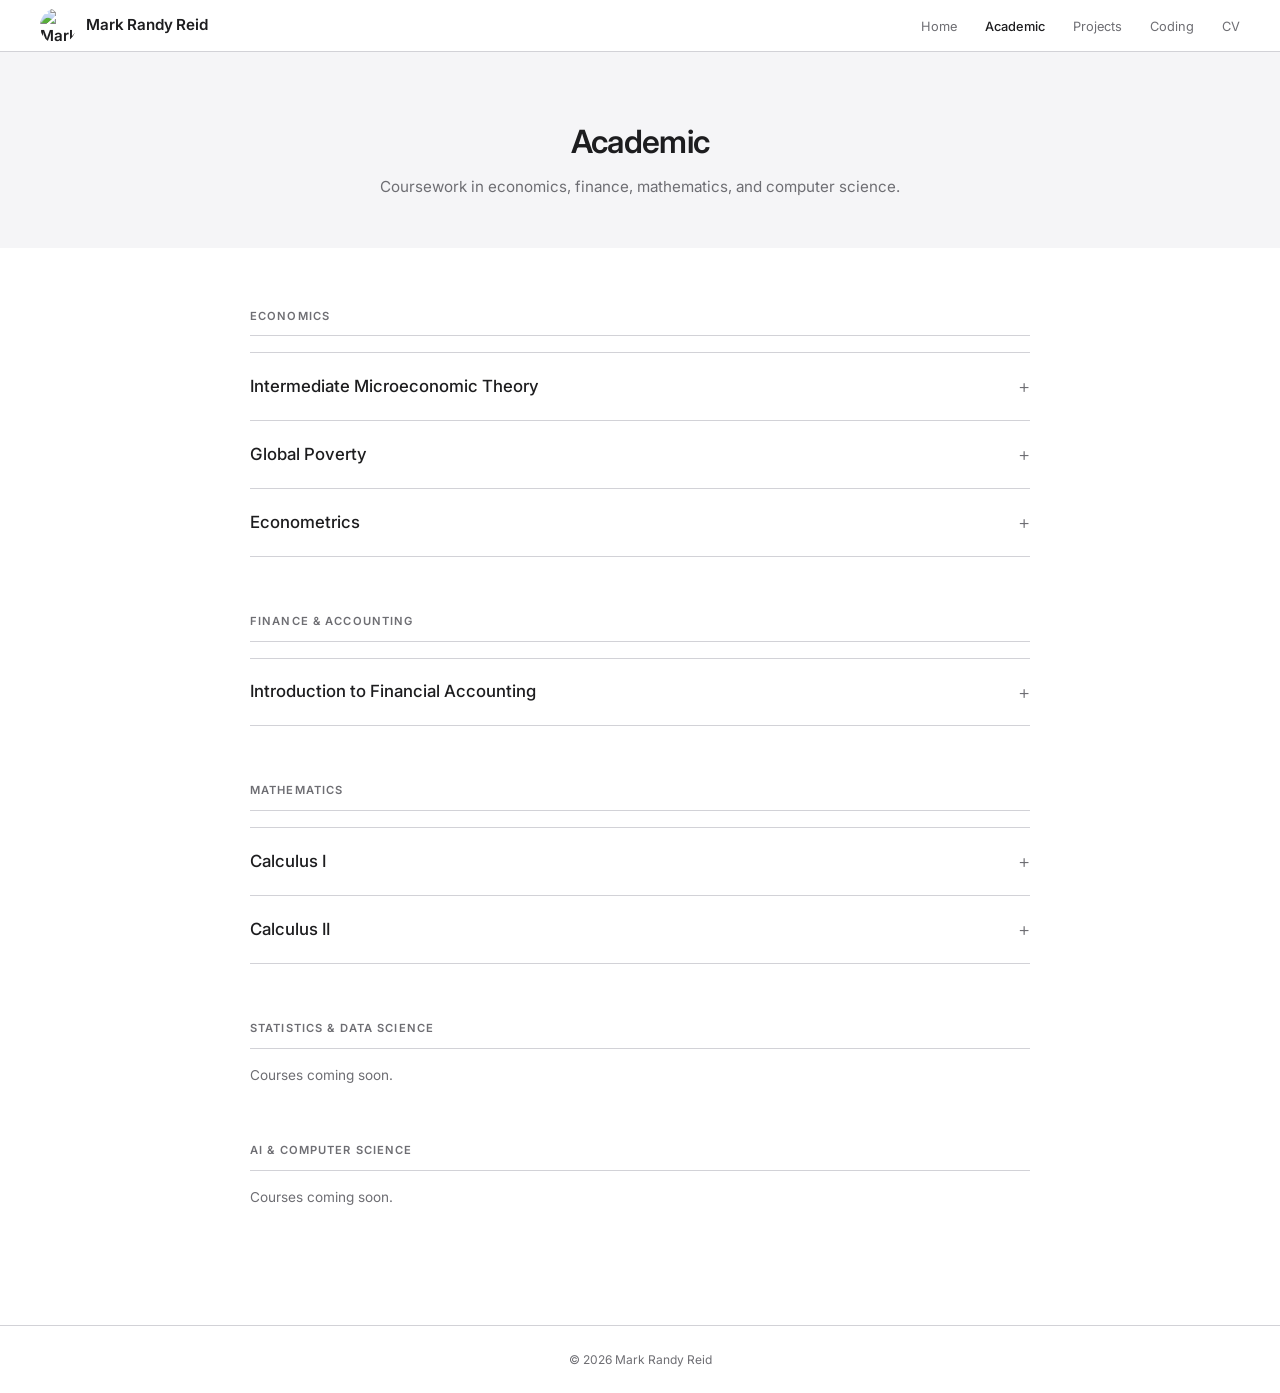
==== academic.html @ cf34848d "Add Taking Risk link to Microeconomics assignments Co-Authored-By: Claude Sonnet 5 <noreply@anthropi" ====
<!DOCTYPE html>
<html lang="en">
<head>
  <meta charset="UTF-8" />
  <meta name="viewport" content="width=device-width, initial-scale=1.0" />
  <title>Academic — Mark Randy Reid</title>
  <meta name="description" content="Mark Randy Reid — student and software engineer working across finance, technology, and media & entertainment." />
  <meta property="og:title" content="Academic — Mark Randy Reid" />
  <meta property="og:description" content="Student and software engineer working across finance, technology, and media & entertainment. Based in London." />
  <meta property="og:image" content="https://github.com/markrandyreid.png" />
  <meta property="og:url" content="https://markrandyreid.com/academic.html" />
  <meta property="og:type" content="website" />
  <link rel="icon" href="https://github.com/markrandyreid.png" type="image/png" />
  <link rel="stylesheet" href="css/style.css" />
</head>
<body>

  <nav>
    <a href="index.html" class="logo"><img src="https://github.com/markrandyreid.png" alt="Mark Randy Reid" />Mark Randy Reid</a>
    <button class="nav-toggle" aria-label="Toggle menu" onclick="document.querySelector('nav ul').classList.toggle('open')">&#9776;</button>
    <ul>
      <li><a href="index.html">Home</a></li>
      <li><a href="academic.html" class="active">Academic</a></li>
      <li><a href="projects.html">Projects</a></li>
      <li><a href="coding.html">Coding</a></li>
      <li><a href="resume.html">CV</a></li>
    </ul>
  </nav>

  <div class="page-header">
    <div class="page-header-inner">
      <h1>Academic</h1>
      <p>Coursework in economics, finance, mathematics, and computer science.</p>
    </div>
  </div>

  <main>

    <section id="economics">
      <h2>Economics</h2>

      <details>
        <summary>Intermediate Microeconomic Theory</summary>
        <div class="details-body">
          <p class="course-desc">Calculus-based microeconomics using constrained optimization to model consumer and producer behavior across market structures.</p>
          <div class="course-tabs">
            <button class="active" onclick="switchTab(this, 'micro-notes')">Notes</button>
            <button onclick="switchTab(this, 'micro-assignments')">Assignments</button>
          </div>
          <div id="micro-notes" class="tab-panel active"><a href="https://markrandyreid.github.io/academic/assignments/marketpower.pdf" target="_blank">Market Power</a><br/>
            <a href="https://markrandyreid.github.io/academic/assignments/lecture5.econ321.pdf" target="_blank">Lecture 5</a><br/>
            <a href="https://markrandyreid.github.io/academic/assignments/lecture7.econ321.pdf" target="_blank">Lecture 7</a><br/>
            <a href="https://markrandyreid.github.io/academic/assignments/lecture8.econ321.pdf" target="_blank">Lecture 8</a></div>
          <div id="micro-assignments" class="tab-panel">
            <a href="https://markrandyreid.github.io/academic/assignments/neoclassical_vs_new_institutional_economics.pdf" target="_blank">Discussion: Positive and Normative Theories</a><br/>
            <a href="https://markrandyreid.github.io/academic/assignments/hw1.econ321.pdf" target="_blank">Homework One</a><br/>
            <a href="https://markrandyreid.github.io/academic/assignments/marketpower.pdf" target="_blank">Market Power and Pricing Strategies</a><br/>
            <a href="https://markrandyreid.github.io/academic/assignments/hw3.econ321.pdf" target="_blank">Homework Three</a><br/>
            <a href="https://markrandyreid.github.io/academic/assignments/hw4.econ321.pdf" target="_blank">Homework Four</a><br/>
            <a href="https://markrandyreid.github.io/academic/assignments/hw5.econ321.pdf" target="_blank">Homework Five</a><br/>
            <a href="https://markrandyreid.github.io/academic/assignments/hw7.econ321.pdf" target="_blank">Homework Seven</a><br/>
            <a href="https://markrandyreid.github.io/academic/assignments/hw8.econ321.pdf" target="_blank">Homework Eight</a><br/>
            <a href="https://markrandyreid.github.io/academic/assignments/perfect_competition_paper.pdf" target="_blank">Perfect Competition Paper</a><br/>
            <a href="https://markrandyreid.github.io/academic/assignments/taking_risk.pdf" target="_blank">Taking Risk</a>
          </div>
        </div>
      </details>

      <details>
        <summary>Global Poverty</summary>
        <div class="details-body">
          <p class="course-desc">Course examines the root causes, consequences, and potential solutions to poverty around the world. Through interdisciplinary approaches, students examine economic, political, social, and environmental factors that contribute to global inequality. The course includes case studies, policy analysis, and ethical debates to foster a deeper understanding of poverty's complex dynamics.</p>
          <div class="course-tabs">
            <button class="active" onclick="switchTab(this, 'poverty-notes')">Notes</button>
            <button onclick="switchTab(this, 'poverty-assignments')">Assignments</button>
          </div>
          <div id="poverty-notes" class="tab-panel active">—</div>
          <div id="poverty-assignments" class="tab-panel">—</div>
        </div>
      </details>

      <details>
        <summary>Econometrics</summary>
        <div class="details-body">
          <p class="course-desc">Course introduces students to the tools used in practice by economists for the analysis of economic data. Students will learn to apply statistical techniques to real-world economic data, enhancing their ability to interpret and conduct empirical research. The course emphasizes understanding and applying econometric methods to analyze economic relationships and test economic theories. Throughout the course, students engage with practical examples and datasets to solidify their understanding of econometric concepts. This hands-on approach prepares students for advanced studies or careers requiring data analysis skills in economics and related fields.</p>
          <div class="course-tabs">
            <button class="active" onclick="switchTab(this, 'econometrics-notes')">Notes</button>
            <button onclick="switchTab(this, 'econometrics-assignments')">Assignments</button>
          </div>
          <div id="econometrics-notes" class="tab-panel active">—</div>
          <div id="econometrics-assignments" class="tab-panel"><a href="https://markrandyreid.github.io/academic/assignments/econometrics.a1.pdf" target="_blank">Assignment One</a></div>
        </div>
      </details>
    </section>

    <section id="finance">
      <h2>Finance &amp; Accounting</h2>

      <details>
        <summary>Introduction to Financial Accounting</summary>
        <div class="details-body">
          <p class="course-desc">Recording, summarizing, and reporting business transactions. Covers financial statements, double-entry bookkeeping, revenue recognition, and inventory management.</p>
          <div class="course-tabs">
            <button class="active" onclick="switchTab(this, 'accounting-notes')">Notes</button>
            <button onclick="switchTab(this, 'accounting-assignments')">Assignments</button>
          </div>
          <div id="accounting-notes" class="tab-panel active">—</div>
          <div id="accounting-assignments" class="tab-panel">—</div>
        </div>
      </details>
    </section>

    <section id="math">
      <h2>Mathematics</h2>

      <details>
        <summary>Calculus I</summary>
        <div class="details-body">
          <p class="course-desc">Limits, derivatives, and integrals of single-variable functions with applications to rates of change and area.</p>
          <div class="course-tabs">
            <button class="active" onclick="switchTab(this, 'calc1-notes')">Notes</button>
            <button onclick="switchTab(this, 'calc1-assignments')">Assignments</button>
          </div>
          <div id="calc1-notes" class="tab-panel active">—</div>
          <div id="calc1-assignments" class="tab-panel">—</div>
        </div>
      </details>

      <details>
        <summary>Calculus II</summary>
        <div class="details-body">
          <p class="course-desc">Techniques of integration, sequences and series, parametric equations, and polar coordinates.</p>
          <div class="course-tabs">
            <button class="active" onclick="switchTab(this, 'calc2-notes')">Notes</button>
            <button onclick="switchTab(this, 'calc2-assignments')">Assignments</button>
          </div>
          <div id="calc2-notes" class="tab-panel active">—</div>
          <div id="calc2-assignments" class="tab-panel">—</div>
        </div>
      </details>
    </section>

    <section id="statistics">
      <h2>Statistics &amp; Data Science</h2>
      <p style="color: var(--mid); font-size: 0.85rem;">Courses coming soon.</p>
    </section>

    <section id="cs">
      <h2>AI &amp; Computer Science</h2>
      <p style="color: var(--mid); font-size: 0.85rem;">Courses coming soon.</p>
    </section>

  </main>

  <footer>
    &copy; 2026 Mark Randy Reid
  </footer>

  <script>
    function switchTab(btn, panelId) {
      const container = btn.closest('.details-body');
      container.querySelectorAll('.course-tabs button').forEach(b => b.classList.remove('active'));
      container.querySelectorAll('.tab-panel').forEach(p => p.classList.remove('active'));
      btn.classList.add('active');
      document.getElementById(panelId).classList.add('active');
    }
  </script>

</body>
</html>
---- css/style.css ----
@import url('https://fonts.googleapis.com/css2?family=Inter:wght@300;400;500;600&display=swap');

:root {
  --blue: #0071e3;
  --blue-hover: #0077ed;
  --dark: #1d1d1f;
  --mid: #6e6e73;
  --light: #f5f5f7;
  --border: #d2d2d7;
  --white: #ffffff;
}

* {
  margin: 0;
  padding: 0;
  box-sizing: border-box;
}

body {
  font-family: -apple-system, BlinkMacSystemFont, 'Inter', 'Segoe UI', sans-serif;
  font-weight: 400;
  color: var(--dark);
  background: var(--white);
  line-height: 1.6;
  -webkit-font-smoothing: antialiased;
}

/* NAV */
nav {
  background: rgba(255,255,255,0.85);
  backdrop-filter: saturate(180%) blur(20px);
  -webkit-backdrop-filter: saturate(180%) blur(20px);
  border-bottom: 1px solid var(--border);
  padding: 0 40px;
  display: flex;
  align-items: center;
  justify-content: space-between;
  height: 52px;
  position: sticky;
  top: 0;
  z-index: 100;
}

nav .logo {
  font-size: 0.95rem;
  font-weight: 600;
  color: var(--dark);
  text-decoration: none;
  letter-spacing: -0.01em;
  display: flex;
  align-items: center;
  gap: 10px;
}

nav .logo img {
  width: 36px;
  height: 36px;
  border-radius: 50%;
  object-fit: cover;
  object-position: center top;
}

nav ul {
  list-style: none;
  display: flex;
  gap: 28px;
}

nav ul li a {
  color: var(--mid);
  text-decoration: none;
  font-size: 0.8rem;
  font-weight: 400;
  transition: color 0.15s;
}

nav ul li a:hover {
  color: var(--dark);
}

nav ul li a.active {
  color: var(--dark);
  font-weight: 500;
}

/* HERO */
.hero {
  background: var(--light);
  padding: 100px 40px;
  text-align: center;
}

.hero h1 {
  font-size: 3rem;
  font-weight: 600;
  letter-spacing: -0.03em;
  color: var(--dark);
  margin-bottom: 16px;
  line-height: 1.1;
}

.hero p {
  font-size: 1.1rem;
  color: var(--mid);
  font-weight: 400;
  max-width: 520px;
  margin: 0 auto 28px;
  line-height: 1.6;
}

.hero-industries {
  font-size: 0.85rem;
  font-weight: 500;
  color: var(--mid);
  letter-spacing: 0.05em;
  margin: -16px auto 24px !important;
}

/* PAGE HEADER */
.page-header {
  background: var(--light);
  padding: 64px 40px 48px;
  text-align: center;
}

.page-header h1 {
  font-size: 2rem;
  font-weight: 600;
  letter-spacing: -0.02em;
  color: var(--dark);
  margin-bottom: 8px;
}

.page-header p {
  color: var(--mid);
  font-size: 0.95rem;
}

/* MAIN */
main {
  max-width: 860px;
  margin: 0 auto;
  padding: 60px 40px;
}

/* SECTION */
section {
  margin-bottom: 56px;
}

section h2 {
  font-size: 0.7rem;
  font-weight: 600;
  color: var(--mid);
  text-transform: uppercase;
  letter-spacing: 0.1em;
  margin-bottom: 16px;
  padding-bottom: 10px;
  border-bottom: 1px solid var(--border);
}

/* CARDS */
.card-grid {
  display: grid;
  grid-template-columns: repeat(auto-fill, minmax(240px, 1fr));
  gap: 12px;
}

.card {
  background: var(--light);
  border-radius: 12px;
  padding: 24px;
  text-decoration: none;
  color: var(--dark);
  display: block;
  transition: transform 0.15s, box-shadow 0.15s;
}

.card:hover {
  transform: translateY(-2px);
  box-shadow: 0 4px 20px rgba(0,0,0,0.08);
}

.card h3 {
  font-size: 0.95rem;
  font-weight: 600;
  margin-bottom: 6px;
  letter-spacing: -0.01em;
}

.card p {
  font-size: 0.82rem;
  color: var(--mid);
  line-height: 1.5;
}

.card .tag {
  display: inline-block;
  margin-top: 12px;
  font-size: 0.72rem;
  font-weight: 500;
  color: var(--blue);
}

/* BIO LINKS */
.bio-links {
  display: flex;
  gap: 16px;
  justify-content: center;
  flex-wrap: wrap;
}

.bio-links a {
  font-size: 0.85rem;
  font-weight: 400;
  color: var(--blue);
  text-decoration: none;
  transition: opacity 0.15s;
}

.bio-links a:hover {
  opacity: 0.75;
  text-decoration: underline;
}

/* TABS */
.course-tabs {
  display: flex;
  gap: 0;
  border-bottom: 1px solid var(--border);
  margin-bottom: 16px;
}

.course-tabs button {
  background: none;
  border: none;
  padding: 8px 20px;
  font-size: 0.8rem;
  font-weight: 500;
  color: var(--mid);
  cursor: pointer;
  border-bottom: 2px solid transparent;
  margin-bottom: -1px;
  transition: color 0.15s;
  font-family: inherit;
}

.course-tabs button:hover {
  color: var(--dark);
}

.course-tabs button.active {
  color: var(--blue);
  border-bottom-color: var(--blue);
}

.tab-panel {
  display: none;
  font-size: 0.85rem;
  color: var(--mid);
  padding: 4px 0 16px;
}

.tab-panel.active {
  display: block;
}

.tab-panel a {
  color: var(--blue);
  text-decoration: none;
}

.tab-panel a:hover {
  text-decoration: underline;
}

/* DROPDOWN (details/summary) */
details {
  border-bottom: 1px solid var(--border);
}

details:first-of-type {
  border-top: 1px solid var(--border);
}

details summary {
  display: flex;
  align-items: center;
  justify-content: space-between;
  padding: 18px 0;
  cursor: pointer;
  list-style: none;
  font-size: 1.05rem;
  font-weight: 500;
  color: var(--dark);
  user-select: none;
}

details summary::-webkit-details-marker { display: none; }

details summary::after {
  content: '+';
  font-size: 1.2rem;
  font-weight: 300;
  color: var(--mid);
  transition: transform 0.2s;
}

details[open] summary::after {
  content: '−';
}

.details-body {
  padding: 0 0 28px;
}

.course-desc {
  margin-top: 4px;
  margin-bottom: 12px;
}

/* COURSE */
.course {
  margin-bottom: 28px;
}

.course:last-child {
  margin-bottom: 0;
}

.course h3 {
  font-size: 0.88rem;
  font-weight: 600;
  color: var(--dark);
  margin-bottom: 4px;
}

.course p {
  font-size: 0.82rem;
  color: var(--mid);
  margin-bottom: 12px;
}

.course table {
  width: 100%;
  border-collapse: collapse;
  font-size: 0.82rem;
}

.course table td {
  padding: 7px 10px;
  border-bottom: 1px solid var(--border);
}

.course table td:first-child {
  color: var(--mid);
  width: 120px;
  font-weight: 500;
}

.course table a {
  color: var(--blue);
  text-decoration: none;
}

.course table a:hover {
  text-decoration: underline;
}

/* PROJECT LIST */
.project-list {
  display: flex;
  flex-direction: column;
  gap: 24px;
}

.project-item a {
  font-size: 0.95rem;
  font-weight: 500;
  color: var(--blue);
  text-decoration: none;
}

.project-item a:hover {
  text-decoration: underline;
}

.project-item p {
  font-size: 0.85rem;
  color: var(--mid);
  margin-top: 4px;
}

/* DIVIDER */
.divider {
  border: none;
  border-top: 1px solid var(--border);
  margin: 40px 0;
}

/* FOOTER */
footer {
  border-top: 1px solid var(--border);
  text-align: center;
  padding: 24px 40px;
  font-size: 0.75rem;
  color: var(--mid);
}

/* HAMBURGER */
.nav-toggle {
  display: none;
  background: none;
  border: none;
  font-size: 1.2rem;
  cursor: pointer;
  color: var(--dark);
  padding: 4px 8px;
}

/* RESPONSIVE */
@media (max-width: 640px) {
  nav { padding: 0 20px; flex-wrap: wrap; height: auto; min-height: 52px; }
  .nav-toggle { display: block; }
  nav ul {
    display: none;
    flex-direction: column;
    width: 100%;
    gap: 0;
    padding: 8px 0 16px;
  }
  nav ul.open { display: flex; }
  nav ul li a { display: block; padding: 10px 0; font-size: 0.85rem; }
  .hero { padding: 64px 20px; }
  .hero h1 { font-size: 2rem; }
  .page-header { padding: 48px 20px 32px; }
  main { padding: 40px 20px; }
  .card-grid { grid-template-columns: 1fr; }
}
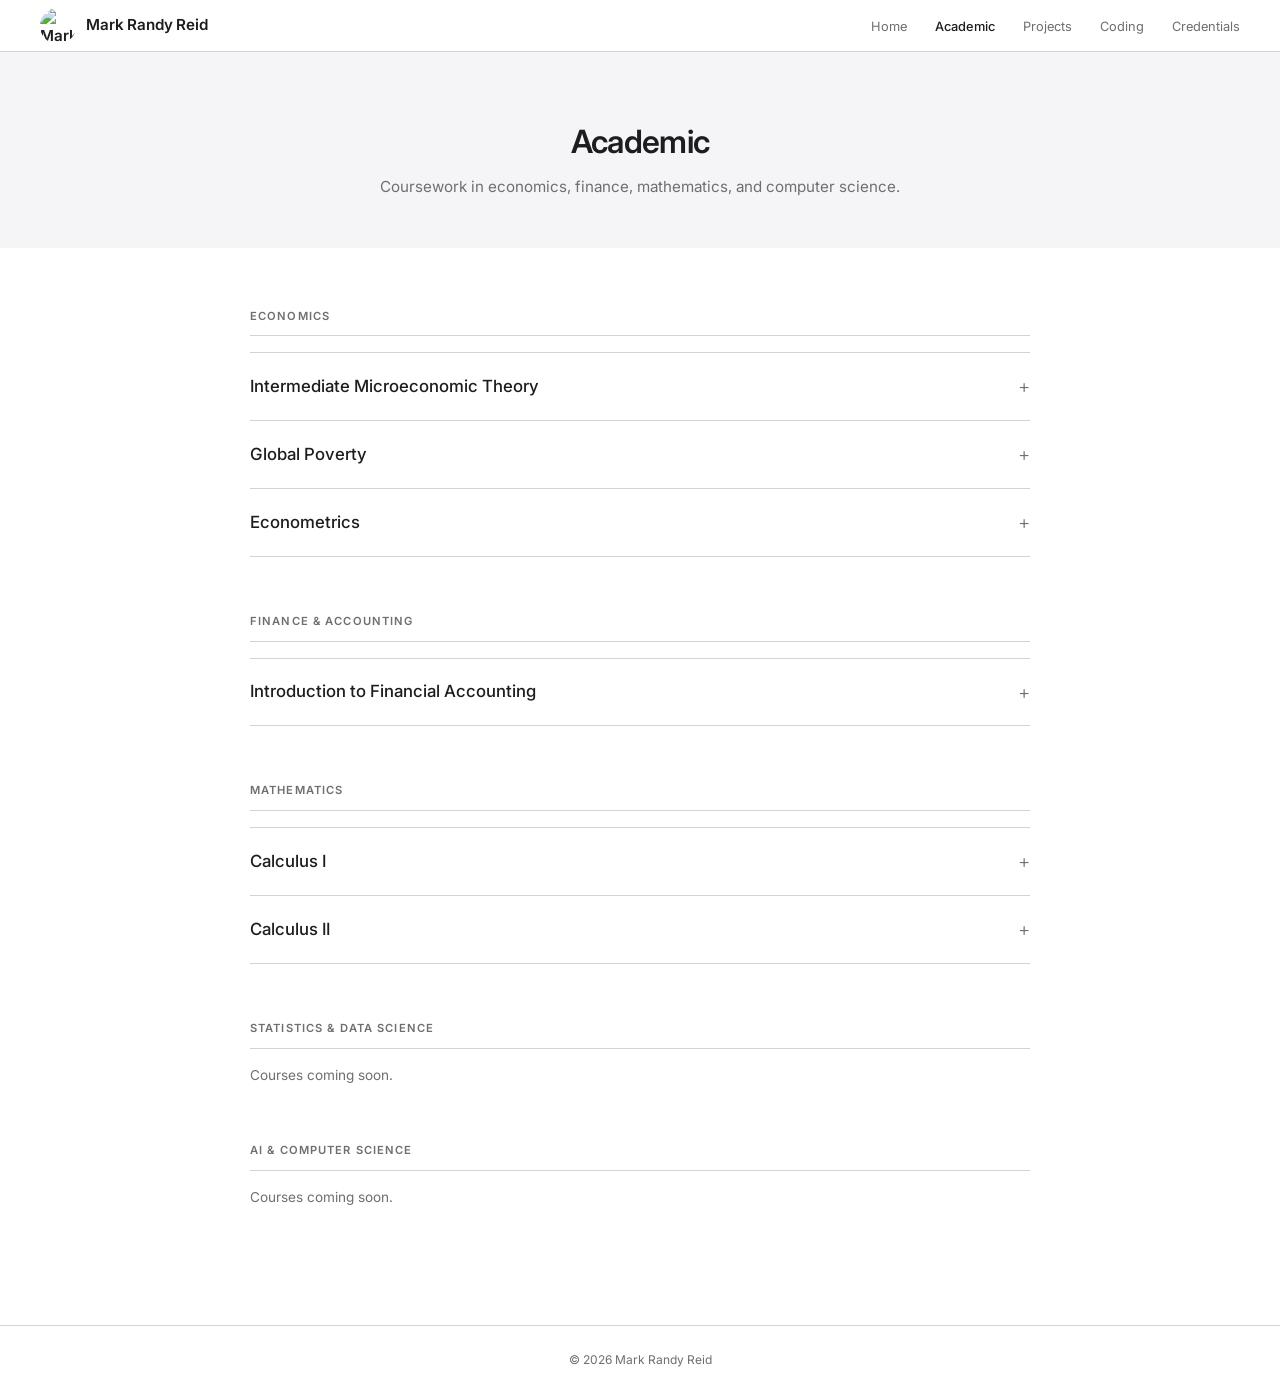
==== commit d6bc19a9: "Rename CV nav to Credentials, add Certifications section with Google Ads credential link Co-Authored" ====
--- a/academic.html
+++ b/academic.html
@@ -23,7 +23,7 @@
       <li><a href="academic.html" class="active">Academic</a></li>
       <li><a href="projects.html">Projects</a></li>
       <li><a href="coding.html">Coding</a></li>
-      <li><a href="resume.html">CV</a></li>
+      <li><a href="resume.html">Credentials</a></li>
     </ul>
   </nav>
 
@@ -50,7 +50,8 @@
           <div id="micro-notes" class="tab-panel active"><a href="https://markrandyreid.github.io/academic/assignments/marketpower.pdf" target="_blank">Market Power</a><br/>
             <a href="https://markrandyreid.github.io/academic/assignments/lecture5.econ321.pdf" target="_blank">Lecture 5</a><br/>
             <a href="https://markrandyreid.github.io/academic/assignments/lecture7.econ321.pdf" target="_blank">Lecture 7</a><br/>
-            <a href="https://markrandyreid.github.io/academic/assignments/lecture8.econ321.pdf" target="_blank">Lecture 8</a></div>
+            <a href="https://markrandyreid.github.io/academic/assignments/lecture8.econ321.pdf" target="_blank">Lecture 8</a><br/>
+            <a href="https://markrandyreid.github.io/academic/assignments/lecture9.econ321.pdf" target="_blank">Lecture 9</a></div>
           <div id="micro-assignments" class="tab-panel">
             <a href="https://markrandyreid.github.io/academic/assignments/neoclassical_vs_new_institutional_economics.pdf" target="_blank">Discussion: Positive and Normative Theories</a><br/>
             <a href="https://markrandyreid.github.io/academic/assignments/hw1.econ321.pdf" target="_blank">Homework One</a><br/>
@@ -61,7 +62,10 @@
             <a href="https://markrandyreid.github.io/academic/assignments/hw7.econ321.pdf" target="_blank">Homework Seven</a><br/>
             <a href="https://markrandyreid.github.io/academic/assignments/hw8.econ321.pdf" target="_blank">Homework Eight</a><br/>
             <a href="https://markrandyreid.github.io/academic/assignments/perfect_competition_paper.pdf" target="_blank">Perfect Competition Paper</a><br/>
-            <a href="https://markrandyreid.github.io/academic/assignments/taking_risk.pdf" target="_blank">Taking Risk</a>
+            <a href="https://markrandyreid.github.io/academic/assignments/taking_risk.pdf" target="_blank">Taking Risk</a><br/>
+            <a href="https://markrandyreid.github.io/academic/assignments/oligopoly.pdf" target="_blank">Oligopoly</a><br/>
+            <a href="https://markrandyreid.github.io/academic/assignments/cost_functions_competitive_behavior_and_the_meaning_of_profit.pdf" target="_blank">Cost Functions, Competitive Behavior, and the Meaning of Profit</a><br/>
+            <a href="https://markrandyreid.github.io/academic/assignments/hw9.econ321.pdf" target="_blank">Homework Nine</a>
           </div>
         </div>
       </details>
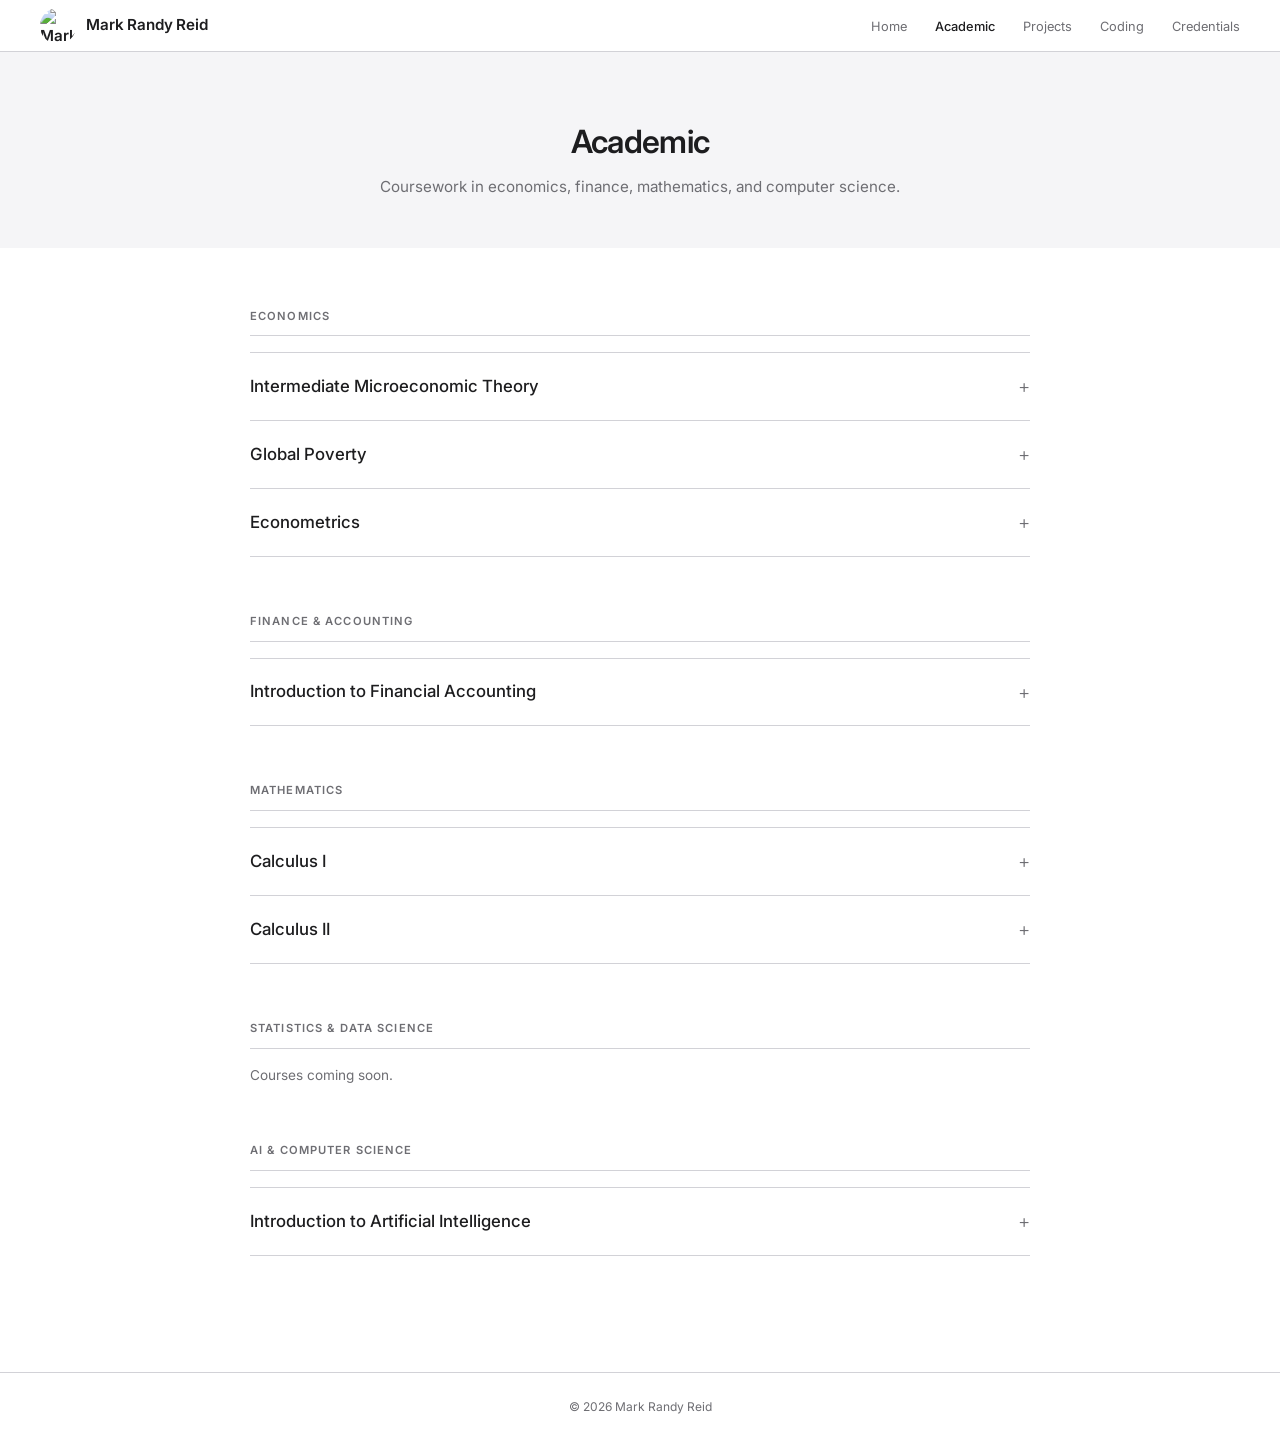
==== commit 317250fa: "Add Introduction to Artificial Intelligence course under AI & Computer Science Co-Authored-By: Claud" ====
--- a/academic.html
+++ b/academic.html
@@ -151,7 +151,18 @@
 
     <section id="cs">
       <h2>AI &amp; Computer Science</h2>
-      <p style="color: var(--mid); font-size: 0.85rem;">Courses coming soon.</p>
+
+      <details>
+        <summary>Introduction to Artificial Intelligence</summary>
+        <div class="details-body">
+          <div class="course-tabs">
+            <button class="active" onclick="switchTab(this, 'ai-intro-notes')">Notes</button>
+            <button onclick="switchTab(this, 'ai-intro-assignments')">Assignments</button>
+          </div>
+          <div id="ai-intro-notes" class="tab-panel active">—</div>
+          <div id="ai-intro-assignments" class="tab-panel">—</div>
+        </div>
+      </details>
     </section>
 
   </main>
